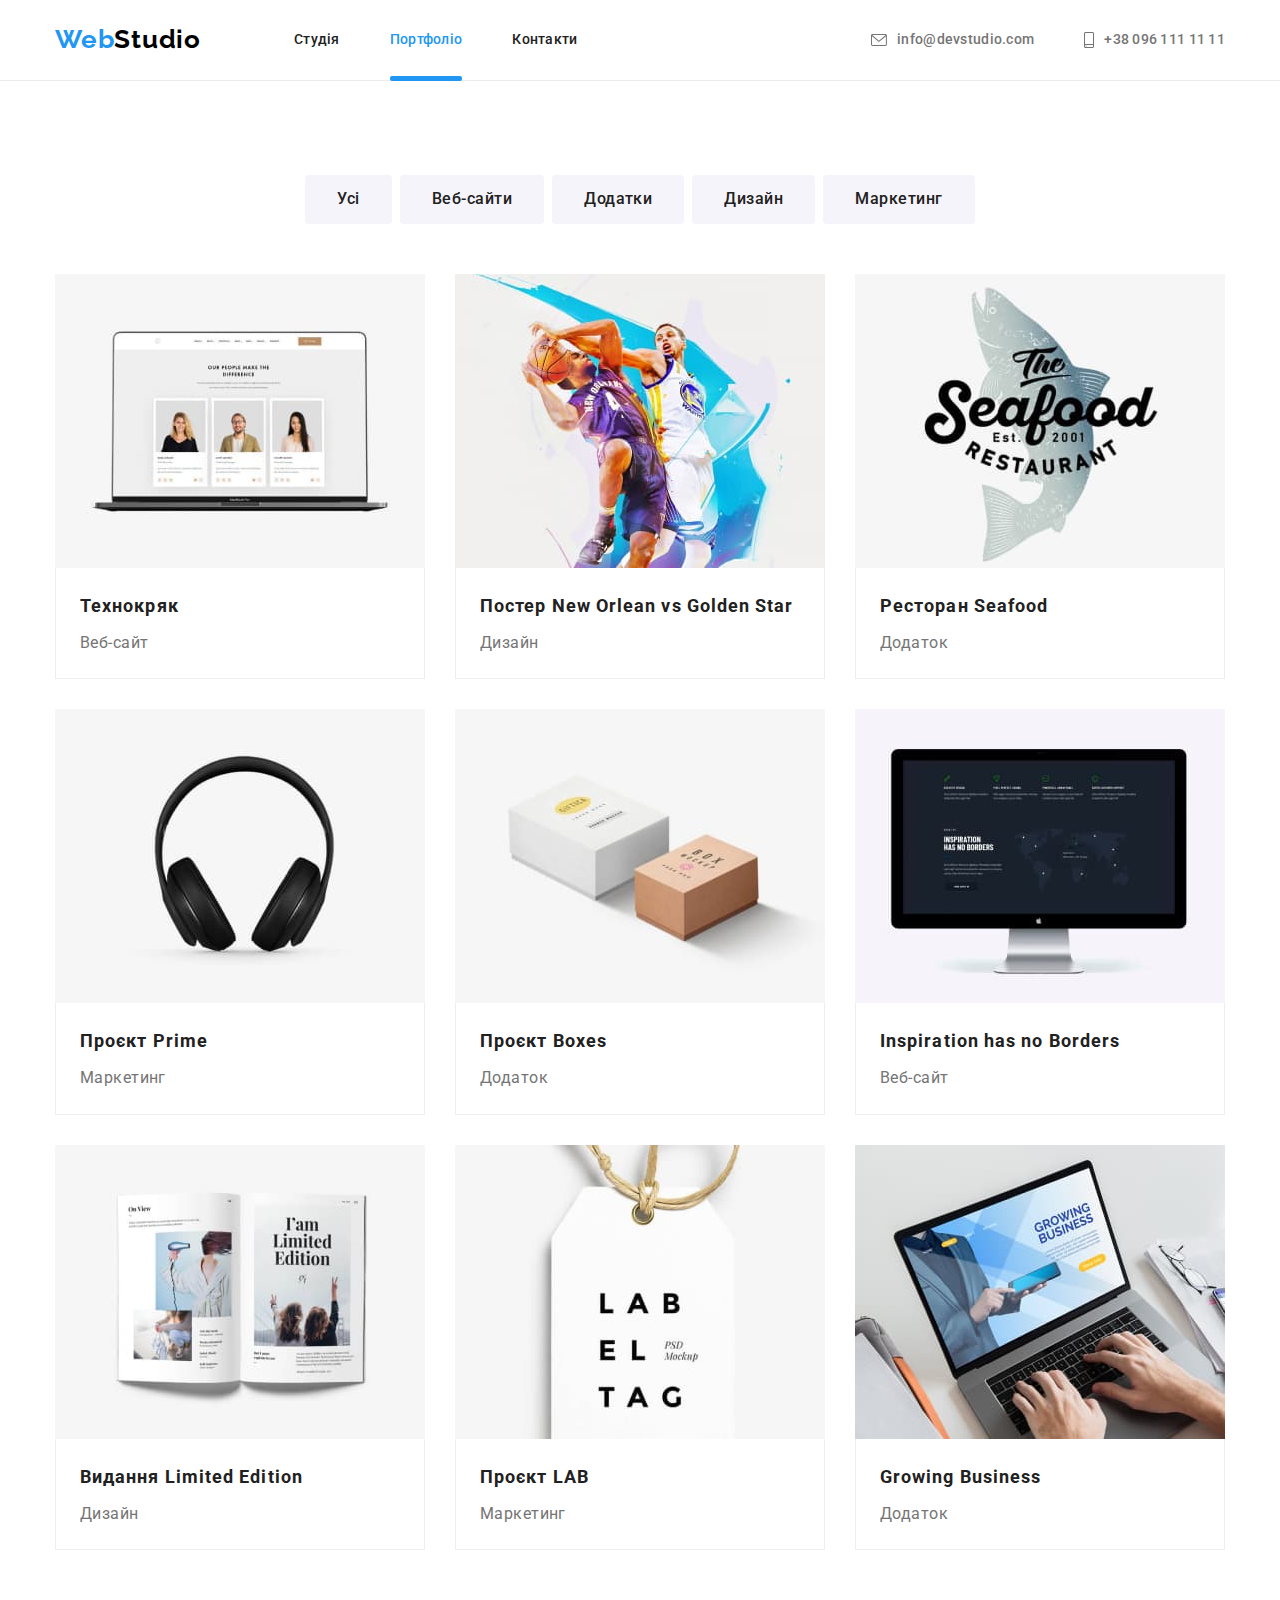
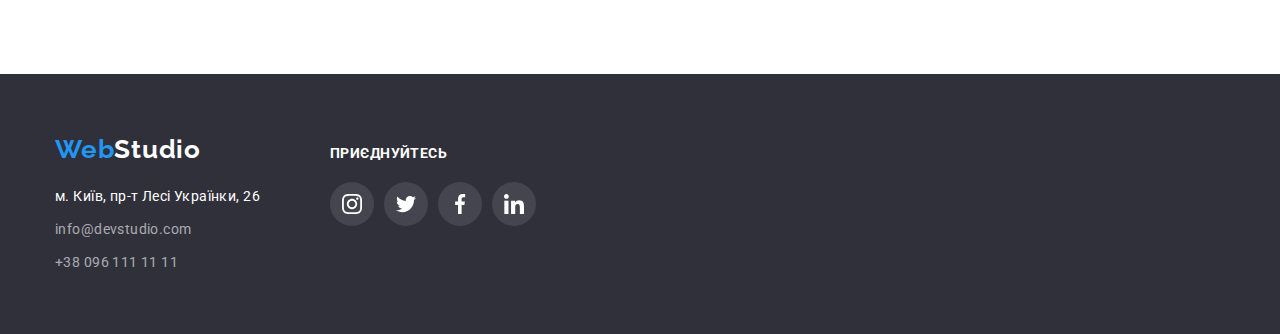
==== portfolio.html @ bb33124e "up" ====
<!DOCTYPE html>
<html lang="uk">
  <head>
    <meta charset="UTF-8" />
    <meta http-equiv="X-UA-Compatible" content="IE=edge" />
    <meta name="viewport" content="width=device-width, initial-scale=1.0" />
    <title>WebStudio</title>
    <link rel="preconnect" href="https://fonts.googleapis.com" />
    <link rel="preconnect" href="https://fonts.gstatic.com" crossorigin />
    <link href="https://fonts.googleapis.com/css2?family=Raleway:wght@700&family=Roboto:wght@400;500;700;900&display=swap"
          rel="stylesheet" />
    <link rel="stylesheet" href="https://cdnjs.cloudflare.com/ajax/libs/modern-normalize/1.1.0/modern-normalize.min.css"/>
    <link rel="stylesheet" href="./css/styles.css" />
  </head>
  <body>
      <header class="main-header">
     <div class="conteiner page-header-container">
        <nav class="site-nav">
          <a href="./index.html" class="logo head"
            ><span class="logo blu">Web</span
            ><span class="logo black">Studio</span></a
          >
          <ul class="site-nav list">
            <li class="list">
              <a href="./index.html" class="menu-link link">Студія</a>
            </li>
            <li class="list">
              <a href="./portfolio.html" class="menu-link link current">Портфоліо</a>
            </li>
            <li class="list"><a href="" class="menu-link link">Контакти</a></li>
          </ul>
        </nav>
        <ul class="contacts-nav list">
          <li class="mail list">
            <a class="link" href="mailto:info@devstudio.com">
              <svg class="contact-icon-item" width="16" height="12">
                <use href="./images/icons.svg#icon-envelope"></use></svg>info@devstudio.com</a>
          </li>
          <li class="tel list">
            <a class="link" href="tel:+380961111111">
              <svg class="contact-icon-item" width="10" height="16">
                <use href="./images/icons.svg#icon-smartphone"></use></svg>+38 096 111 11 11</a>
          </li>
        </ul>
      </div>
    </header>
    <main>
      <section class="section">
        <div class="conteiner">
         <h1 class="visually-hidden">filtr</h1>
      <ul class="list flex-menu">
        <li>
          <button class="model-open-button" type="button">Усі</button>
        </li>
        <li>
          <button class="model-open-button" type="button">Веб-сайти</button>
        </li>
        <li>
          <button class="model-open-button" type="button">Додатки</button>
        </li>
        <li>
          <button class="model-open-button" type="button">Дизайн</button>
        </li>
        <li>
          <button class="model-open-button" type="button">Маркетинг</button>
        </li>
      </ul>
       <ul class="list flex-conteiner"> 
        <li class="flex-element">
          <a href="#" class="work-content link"> 
            <div class="teal-list-img"> 
             <img src="images/img5.jpg" alt="Технокряк" width="370" height="294">
            <p class="overlay">Ресурс пропонує комплексні пропозиції з різним 
              рівнем функціоналу та сервісів. Все це дозволить відвідувачу 
              отримати вичерпні відомості про компанію чи приватну особу. </p>
            </div>           
            <div class="list-blok">
            <h2 class="list-pro">Технокряк</h2>
            <p class="list-filtr">Веб-сайт</p>
            </div>
            </a>
          </li>
        <li class="flex-element">
          <a href="#" class="work-content link"> 
            <div class="teal-list-img"> 
            <img src="images/img6.jpg" alt="Постер New Orlean vs Golden Star" width="370" height="294">
            <p class="overlay">Ресурс пропонує комплексні пропозиції з різним 
              рівнем функціоналу та сервісів. Все це дозволить відвідувачу 
              отримати вичерпні відомості про компанію чи приватну особу. </p>
              </div>
             <div class="list-blok">
              <h2 class="list-pro">Постер New Orlean vs Golden Star</h2>
                <p class="list-filtr">Дизайн</p>
            </div>
            </a>
          </li>
        <li class="flex-element">
           <a href="#" class="work-content link"> 
            <div class="teal-list-img"> 
            <img src="images/img7.jpg" alt="Ресторан Seafood" height="294">
            <p class="overlay">Ресурс пропонує комплексні пропозиції з різним 
              рівнем функціоналу та сервісів. Все це дозволить відвідувачу 
              отримати вичерпні відомості про компанію чи приватну особу. </p>
              </div>
              <div class="list-blok">
               <h2 class="list-pro">Ресторан Seafood</h2>
                <p class="list-filtr">Додаток</p>
            </div>
            </a>
          </li>
        <li class="flex-element">   
          <a href="#" class="work-content link"> 
            <div class="teal-list-img"> 
            <img src="images/img8.jpg" alt="Проєкт Prime" height="294">
            <p class="overlay">Ресурс пропонує комплексні пропозиції з різним 
              рівнем функціоналу та сервісів. Все це дозволить відвідувачу 
              отримати вичерпні відомості про компанію чи приватну особу. </p>
              </div>
               <div class="list-blok">
                 <h2 class="list-pro">Проєкт Prime</h2>
                  <p class="list-filtr">Маркетинг</p>
            </div>
            </a>
          </li>
        <li class="flex-element">
      <a href="#" class="work-content link"> 
        <div class="teal-list-img"> 
        <img src="images/img9.jpg" alt="Проєкт Boxes" height="294">
        <p class="overlay">Ресурс пропонує комплексні пропозиції з різним 
              рівнем функціоналу та сервісів. Все це дозволить відвідувачу 
              отримати вичерпні відомості про компанію чи приватну особу. </p>
              </div>
          <div class="list-blok">
            <h2 class="list-pro">Проєкт Boxes</h2>
              <p class="list-filtr">Додаток</p>
               </div>
               </a>
            </li>
        <li class="flex-element">
          <a href="#" class="work-content link"> 
            <div class="teal-list-img"> 
           <img src="images/img10.jpg" alt="Inspiration has no Borders" height="294">
           <p class="overlay">Ресурс пропонує комплексні пропозиції з різним 
              рівнем функціоналу та сервісів. Все це дозволить відвідувачу 
              отримати вичерпні відомості про компанію чи приватну особу. </p>
              </div>
             <div class="list-blok">
               <h2 class="list-pro">Inspiration has no Borders</h2>
                <p class="list-filtr">Веб-сайт</p>
              </div>
              </a>
            </li>
        <li class="flex-element">
          <a href="#" class="work-content link"> 
            <div class="teal-list-img"> 
           <img src="images/img11.jpg" alt="Видання Limited Edition" height="294">
           <p class="overlay">Ресурс пропонує комплексні пропозиції з різним 
              рівнем функціоналу та сервісів. Все це дозволить відвідувачу 
              отримати вичерпні відомості про компанію чи приватну особу. </p>
              </div>
          <div class="list-blok">
            <h2 class="list-pro">Видання Limited Edition</h2>
               <p class="list-filtr">Дизайн</p>
              </div>
              </a>
            </li>
        <li class="flex-element">
           <a href="#" class="work-content link"> 
            <div class="teal-list-img"> 
            <img src="images/img12.jpg" alt="Проєкт LAB" height="294">
            <p class="overlay">Ресурс пропонує комплексні пропозиції з різним 
              рівнем функціоналу та сервісів. Все це дозволить відвідувачу 
              отримати вичерпні відомості про компанію чи приватну особу. </p>
              </div>
              <div class="list-blok">
                <h2 class="list-pro">Проєкт LAB</h2>
                 <p class="list-filtr">Маркетинг</p>
              </div>
              </a>
            </li>
        <li class="flex-element">
          <a href="#" class="work-content link"> 
            <div class="teal-list-img"> 
            <img src="images/img13.jpg" alt="Growing Business" height="294">
            <p class="overlay">Ресурс пропонує комплексні пропозиції з різним 
              рівнем функціоналу та сервісів. Все це дозволить відвідувачу 
              отримати вичерпні відомості про компанію чи приватну особу. </p>
              </div>
              <div class="list-blok">
               <h2 class="list-pro">Growing Business</h2>
                <p class="list-filtr">Додаток</p>
             </div>
             </a>
            </li>
        </ul>
         </div>
         </section>
    </main>
    <footer class="footer" id="ad">
      <div class="conteiner box-web">
       <div class="footer-box">
          <a class="logo link" href="./index.html">
            <span class="blu">Web</span><span class="white">Studio</span></a>
        <address class="menu-adress">
        <ul class="list menu-adress">
          <li class="adres-li">
            <a class="maps link cursor footer-text"
              href="https://goo.gl/maps/XMLc6LqxGpTmerbL7"
              >м. Київ, пр-т Лесі Українки, 26</a>
          </li>
          <li class="adres-li">
            <a class="address link cursor" href="mailto:info@devstudio.com"
              >info@devstudio.com</a>
          </li>
          <li>
            <a class="address link cursor" href="tel:+380961111111"
               >+38 096 111 11 11</a>
          </li>
        </ul>
      </address>
      </div>
      <div class="icon-adres">
        <h3 class="text-adres">приєднуйтесь</h3>
             <ul class="social-list-adres list">
              <li class="social-list-item">
                <a href="" class="icon-adres-link">
                  <svg aria-label="інстаграм" class="social-adres-icon">
                    <use aria-label="інстаграм" href="./images/icons.svg#icon-instagram"></use>
                  </svg>
                </a>
              </li>
              <li class="social-list-item">
                <a href="" class="icon-adres-link">
                  <svg aria-label="твітер" class="social-adres-icon">
                    <use href="./images/icons.svg#icon-twitter"></use>
                  </svg>
                </a>
              </li>
              <li class="social-list-item">
                <a href="" class="icon-adres-link">
                  <svg aria-label="фейсбук" class="social-adres-icon">
                    <use href="./images/icons.svg#icon-facebook"></use>
                  </svg>
                </a>
              </li>
              <li class="social-list-item">
                <a href="" class="icon-adres-link">
                  <svg aria-label="лінклід" class="social-adres-icon">
                    <use href="./images/icons.svg#icon-linkedin"></use>
                  </svg>
                </a>
              </li>
             </ul>
      </div>
    </div>
    </footer>
  </body>
</html>
---- css/styles.css ----
:root {
  --logo-font: "Raleway", sans-serif;
  --primary-text-color: #757575;
  --title-text-color: #212121;
  --secondaty-bg-color: #f5f4fa;
  --primery-accent-color: #2196f3;
  --primary-dark-color: #2f303a;
  --primary-bg-color: #ffffff;
  --primary-fon-color: #f5f5f5;
  --timing-function: cubic-bezier(0.4, 0, 0.2, 1);
}

body {
  color: var(--primary-text-color);
  font-size: 14px;
  font-family: "Roboto", sans-serif;
  letter-spacing: 0.03em;
  background-color: var(--primary-bg-color);
}
.section {
  padding-top: 94px;
  padding-bottom: 94px;
}
.conteiner {
  width: 1200px;
  padding-left: 15px;
  padding-right: 15px;
  margin: 0 auto;
}
img {
  display: block;
  max-width: 100%;
  height: auto;
}
button {
  border: none;
}
h1,
h2,
h3,
h4,
p {
  margin-top: 0;
  margin-bottom: 0;
}
ul,
ol {
  margin-top: 0;
  margin-bottom: 0;
  padding-left: 0;
}
.link {
  text-decoration: none;
}
.link {
  color: var(--primary-text-color);
  text-decoration: none;
  cursor: pointer;
}

.list {
  list-style: none;
}
/* ======== HEADER ============*/

.main-header {
  background-color: var(--primary-bg-color);
  border-bottom: 1px solid #ececec;
}
.page-header-container {
  display: flex;
  align-items: center;
  justify-content: space-between;
}

.site-nav {
  display: flex;
  align-items: center;
}

.site-nav.list {
  display: flex;
  column-gap: 50px;
  margin-right: auto;
}

.site-nav .link {
  display: block;
  padding-top: 32px;
  padding-bottom: 32px;
  font-family: var(--primary-font);
  font-weight: 500;
  font-size: 14px;
  line-height: 1.14;
  letter-spacing: 0.02em;
  color: var(--title-text-color);
  transition: color 250ms var(--timing-function);
}
.site-nav .link:focus,
.site-nav .link:hover,
.site-nav .link:active {
  color: var(--primery-accent-color);
}
.site-nav .link.current {
  color: var(--primery-accent-color);
}

.contacts-nav.list {
  display: flex;
  color: var(--primary-text-color);
  font-weight: 500;
  font-size: 14px;
  line-height: 1.14;
  letter-spacing: 0.02em;
}

.contacts-nav .link:focus,
.contacts-nav .link:hover {
  color: var(--primery-accent-color);
}
.contacts-nav .link {
  display: flex;
  align-items: center;
  justify-content: center;
  padding-top: 32px;
  padding-bottom: 32px;
  color: var(--primary-text-color);
  transition: color 250ms var(--timing-function);
}
.border {
  border-bottom: 1px solid #ececec;
}
.mail .list {
  margin-right: 50px;
}
.mail.list-footer {
  list-style: none;
  margin-bottom: 9px;
}
.mail.list {
  margin-right: 50px;
}

.menu-link {
  position: relative;
  display: block;
  color: currentColor;
}
.menu-link::after {
  content: "";
  position: absolute;
  left: 0;
  bottom: 0;
  border-radius: 2px;
  display: block;
  width: 100%;
  height: 5px;
  opacity: 0;
  background-color: var(--primery-accent-color);
  }
.current:after {
  opacity: 1;
  bottom: -1px;
  
}
.logo {
  text-decoration: none;
  font-family: var(--logo-font);
  font-weight: 700;
  font-size: 26px;
  line-height: 1.19;
  letter-spacing: 0.03em;
}
.logo.head {
  margin-right: 93px;
  padding-top: 24px;
  padding-bottom: 25px;
}
.logo .blue {
  color: var(--primery-accent-color);
}
.logo .black {
  color: #000000;
}
.logo .white {
  color: var(--primary-bg-color);
}

.box-header {
  color: #2196f3;
}

.blu {
  color: var(--primery-accent-color);
}
.white {
  color: var(--primary-bg-color);
}
.visually-hidden {
  position: absolute;
  white-space: nowrap;
  width: 1px;
  height: 1px;
  overflow: hidden;
  border: 0;
  padding: 0;
  clip: rect(0 0 0 0);
  clip-path: inset(50%);
  margin: -1px;
}
/*==============MODAL========*/
.backdrop {
  position: fixed;
  top: 0;
  left: 0;
  width: 100%;
  height: 100%;
  z-index: 10;
  background: rgba(0, 0, 0, 0.2);
  transition: opacity 500ms ease, visibility 250ms ease;
}
.backdrop.is-hidden {
  visibility: hidden;
  opacity: 0;
  pointer-events: none;
}
.modal {
  position: absolute;
  top: 50%;
  left: 50%;
  transform: translate(-50%, -50%);
   text-align: center; 
  height: 581px;
  width: 528px;
  background-color: var(--primary-bg-color);
  border-radius: 4px;
  transition-duration: 2500ms var(--timing-function);
  box-shadow: 0px 1px 3px rgba(0, 0, 0, 0.12), 0px 1px 1px rgba(0, 0, 0, 0.14),
  0px 2px 1px rgba(0, 0, 0, 0.2);
}
.modal-close-btn {
  position: absolute;
  top: 8px;
  right: 8px;
  display: flex;
  align-items: center;
  justify-content: center;
  width: 30px;
  height: 30px;
  border-radius: 50%;
  background-color: transparent;
  border: 1px solid #303030;
  padding: 0;
  cursor: pointer;
  transition-duration: 250ms var(--timing-function);
}
.model-open-but {
  display: inline-block;
  text-align: center;
  padding: 10px 32px;
  font-family: inherit;
  font-weight: 700;
  font-size: 16px;
  line-height: 1.8;
  letter-spacing: 0.06em;
  border-radius: 4px;
  border: 0px solid transparent;
  box-shadow: 0px 4px 4px rgb(0 0 0 / 15%);
  cursor: pointer;
  background-color: var(--primery-accent-color);
  color: var(--secondaty-bg-color);
  transition-duration: 250ms var(--timing-function);
  }

.model-open-button {
  display: inline-block;
  text-align: center;
  padding: 10px 32px;
  font-family: inherit;
  font-weight: 500;
  font-size: 16px;
  line-height: 1.8;
  letter-spacing: 0.03em;
  border-radius: 4px;
  border: 0px solid transparent;
  cursor: pointer;
  color: var(--title-text-color);
  background-color: var(--secondaty-bg-color);
  transition: color 250ms var(--timing-function),
  background-color 250ms var(--timing-function),
  box-shadow 250ms var(--timing-function);
}
.model-open-button:hover,
.model-open-button:focus {
  color: var(--primary-bg-color);
  background: var(--primery-accent-color);
  box-shadow: 0px 4px 4px rgb(0 0 0 / 15%);
}
.form {
  width:450px;
  margin-left: auto;
  margin-right: auto;
  margin-top: 40px;
  }
.form-field {
  display: flex;
  flex-direction: column;
  margin-bottom: 20px;
 }
.form-field input {
 margin: 0;
 padding: 10px 15px;
  border-radius: 3px;
  border: 1px solid #2a2a2a 
}
.form-field label {
  margin-bottom: 5px;
}

textarea {
  resize: none;
}
.zagolovor{
  margin-bottom: 12px;
  font-weight: 700;
  font-size: 20px;
  line-height: 1.15;
  text-align: center;
  color: var(--title-text-color);
}
.send  {
  text-align: center;
  padding: 10px 32px;
  margin-top: 30px;
  font-family: inherit;
  font-weight: 700;
  font-size: 16px;
  line-height: 1.8;
  letter-spacing: 0.06em;
  border-radius: 4px;
  border: 0px solid transparent;
    box-shadow: 0px 4px 4px rgb(0 0 0 / 15%);
  cursor: pointer;
  background-color: var(--primery-accent-color);
  color: var(--secondaty-bg-color);
}
.umova-dogovoru {
 text-align: left; 
}

.text {
  font-weight: 900;
  font-size: 44px;
  line-height: 60px;
  letter-spacing: 0.06em;
  text-transform: uppercase;
  color: var(--primary-bg-color);
  width: 696px;
  margin: 0 auto;
  margin-bottom: 30px;
}
.hero {
  background-color: var(--primary-dark-color);
  background-image: linear-gradient(
      rgba(47, 48, 58, 0.4),
      rgba(47, 48, 58, 0.4)
    ),
    url("../images/fon.jpg");
  background-size: cover;
  max-width: 1600px;
  text-align: center;
  margin-left: auto;
  margin-right: auto;
  text-align: center;
  padding: 200px 0;
}

.employees {
  display: flex;
}

.employees-card:nth-child(4n) {
  margin-right: 0;
}
.employees-card:nth-child(- n + 4) {
  margin-right: 0;
}
.employees-card {
  margin-right: 30px;
}
/*=================WORK=================*/
.work-conteiner {
  padding-top: 0;
  color: var(--primary-fon-color);
}
.work {
  font-weight: 700;
  font-size: 36px;
  line-height: 1.17;
  text-align: center;
  margin-bottom: 50px;
  color: var(--title-text-color);
}
.work-img {
  position: relative;
  margin-right: 30px;
}
.work-img > .thumb {
  position: absolute;
  display: flex;
  justify-content: center;
  align-items: center;
  bottom: 0;
  width: 370px;
  height: 70px;
  font-weight: 700;
  line-height: 1, 14;
  text-transform: uppercase;
  color: #ffffff;
  background: rgba(47, 48, 58, 0.8);
}
.work-img:nth-child(3n) {
  margin-right: 0;
}
.work-img:nth-child(- n + 3) {
  margin-right: 0;
}
.work-box {
  display: flex;
}
.work-list {
  margin-bottom: 10px;
  font-weight: 700;
  font-size: 14px;
  line-height: 1.14;
  text-transform: uppercase;
  color: var(--title-text-color);
}

.paragraf {
  line-height: 1.7;
  color: var(--primary-text-color);
}

/*===============ICON==============*/

.social-list {
  display: flex;
  align-items: center;
  justify-content: center;
  column-gap: 10px;
  margin-bottom: 30px;
}

.social-list-link {
  display: flex;
  align-items: center;
  justify-content: center;
  width: 44px;
  height: 44px;
  border-radius: 50%;
  background-color: #ffffff;
  transition: background-color 250ms var(--timing-function),
    fill 250ms var(--timing-function);
}
.social-list-link:hover,
.social-list-link:focus {
  background-color: var(--primery-accent-color);
}

.social-list-link:hover .social-list-icon,
.social-list-link:focus .social-list-icon {
  fill: var(--primary-bg-color);
}

.social-list-icon {
  width: 20px;
  height: 20px;
  fill: #afb1b8;
  align-items: center;
  justify-content: center;
  transition: fill 250ms var(--timing-function);
}
.antena-icon {
  display: flex;
  align-items: center;
  justify-content: center;
  width: 270px;
  height: 120px;
  border-radius: 4px;
  margin-bottom: 30px;
  background-color: var(--secondaty-bg-color);
}
.company-item {
  display: flex;
  align-items: center;
  justify-content: center;
  gap: 30px;
}
.company-list {
  display: flex;
  align-items: center;
  justify-content: center;
  width: 170px;
  height: 92px;
  border: 1px solid #afb1b8;
  border-radius: 4px;
  transition: border-color 250ms var(--timing-function);
}
.company-list:hover,
.company-list:focus {
  border-color: var(--primery-accent-color);
}
.company-icon {
  display: flex;
  align-items: center;
  justify-content: center;
  width: 100%;
  height: 100%;
  color: #afb1b8;
  fill: currentColor;
  transition: fill 250ms var(--timing-function);
}
.company-icon.link:hover,
.company-icon.link:focus {
  fill: var(--primery-accent-color);
}

.contact-icon-item {
  align-items: center;
  justify-content: center;
  margin-right: 10px;
  fill: currentColor;
}

/*===============TEAM===============*/
.team-section {
  background-color: var(--secondaty-bg-color);
}
.work-team {
  display: flex;
}
.people-box {
  background-color: var(--primary-bg-color);
  box-shadow: 0px 1px 3px rgba(0, 0, 0, 0.12), 0px 1px 1px rgba(0, 0, 0, 0.14),
    0px 2px 1px rgba(0, 0, 0, 0.2);
  border-radius: 0px 0px 4px 4px;
  margin-right: 30px;
}
.people-box:nth-child(4n) {
  margin-right: 0;
}
.people-box:nth-child(- n + 4) {
  margin-right: 0;
}
.people {
  margin-top: 30px;
  font-weight: 500;
  font-size: 16px;
  line-height: 1.9;
  text-align: center;
  color: var(--title-text-color);
}
.profession {
  font-size: 16px;
  line-height: 1.9;
  text-align: center;
  margin-bottom: 16px;
  color: var(--primary-text-color);
}
/*=========FOOTER===============*/
.footer {
  padding-top: 60px;
  padding-bottom: 60px;
  background: var(--primary-dark-color);
}
.cursor {
  cursor: default;
  font-style: normal;
}
.maps {
  font-weight: 400;
  line-height: 1.7;
  color: var(--primary-bg-color);
}
.address {
  line-height: 1.7;
  color: rgba(255, 255, 255, 0.6);
}
.social-list-adres {
  display: flex;
  align-items: center;
  justify-content: center;
  column-gap: 10px;
}
.list-blok {
  padding-left: 24px;
  padding-right: 24px;
  padding-bottom: 20px;
  padding-top: 20px;
  padding: 20px 24px;
  border: 1px solid #eeeeee;
  border-top: 0;
}
.list-pro {
  font-weight: 700;
  font-size: 18px;
  line-height: 2;
  letter-spacing: 0.06em;
  color: var(--title-text-color);
  margin-bottom: 4px;
}
.list-filtr {
  font-size: 16px;
  line-height: 1.9;
  color: var(--primary-text-color);
  margin: 0;
}
/*===========PORTFOLIO==============*/
.flex-menu {
  display: flex;
  justify-content: center;
  list-style: none;
  column-gap: 8px;
}
.flex-conteiner {
  display: flex;
  flex-wrap: wrap;
  margin-top: 50px;
}
.flex-element {
  margin-right: 30px;
  margin-bottom: 30px;
  width: 370px;
  transition: box-shadow 250ms var(--timing-function);
}
.flex-element:hover {
  box-shadow: 0px 1px 1px rgba(0, 0, 0, 0.12), 0px 4px 4px rgba(0, 0, 0, 0.06),
    1px 4px 6px rgba(0, 0, 0, 0.16);
}

.teal-list-img {
  position: relative;
  overflow: hidden;
}

.overlay {
  position: absolute;
  top: 0;
  left: 0;
  width: 100%;
  height: 100%;
  font-weight: 400;
  font-size: 18px;
  line-height: 28px;
  background-color: rgba(33, 150, 243, 0.9);
  color: var(--secondaty-bg-color);
  padding: 63px 24px;
  overflow: auto;
  transform: translateY(100%);
  transition: transform 250ms var(--timing-function);
}

.work-content:hover .overlay,
.work-content:focus .overlay {
  transform: translateY(0%);
}

.flex-element:nth-child(3n) {
  margin-right: 0;
}
.flex-element:nth-child(- n + 3) {
  margin-right: 0;
}

.adres-li {
  margin-bottom: 9px;
}
.menu-adress {
  display: block;
  margin-top: 20px;
}
.work-content.link {
  display: block;
  width: 294px;
  width: 370px;
  transition: box-shadow 250ms var(--timing-function);
}
.work-content.link:hover,
.work-content.link:focus {
  box-shadow: 0px 1px 1px rgba(0, 0, 0, 0.12), 0px 4px 4px rgba(0, 0, 0, 0.06),
    1px 4px 6px rgba(0, 0, 0, 0.16);
}
.text-adres {
  color: var(--primary-bg-color);
  line-height: 1.14;
  font-weight: 700;
  font-size: 14px;
  text-transform: uppercase;
  margin-bottom: 20px;
}
.social-list {
  display: flex;
  justify-content: center;
  column-gap: 10px;
}
.icon-adres-link {
  display: flex;
  align-items: center;
  justify-content: center;
  width: 44px;
  height: 44px;
  border-radius: 50%;
  background-color: rgba(255, 255, 255, 0.1);
  transition: background-color 250ms var(--timing-function);
}
.icon-adres-link:hover,
.icon-adres-link:focus {
  background-color: var(--primery-accent-color);
}
.social-adres-icon {
  width: 20px;
  height: 20px;
  fill: #ffffff;
}
.box-web {
  display: flex;
  align-items: baseline;
}
.footer-box {
  display: inline-block;
  margin-right: 70px;
}
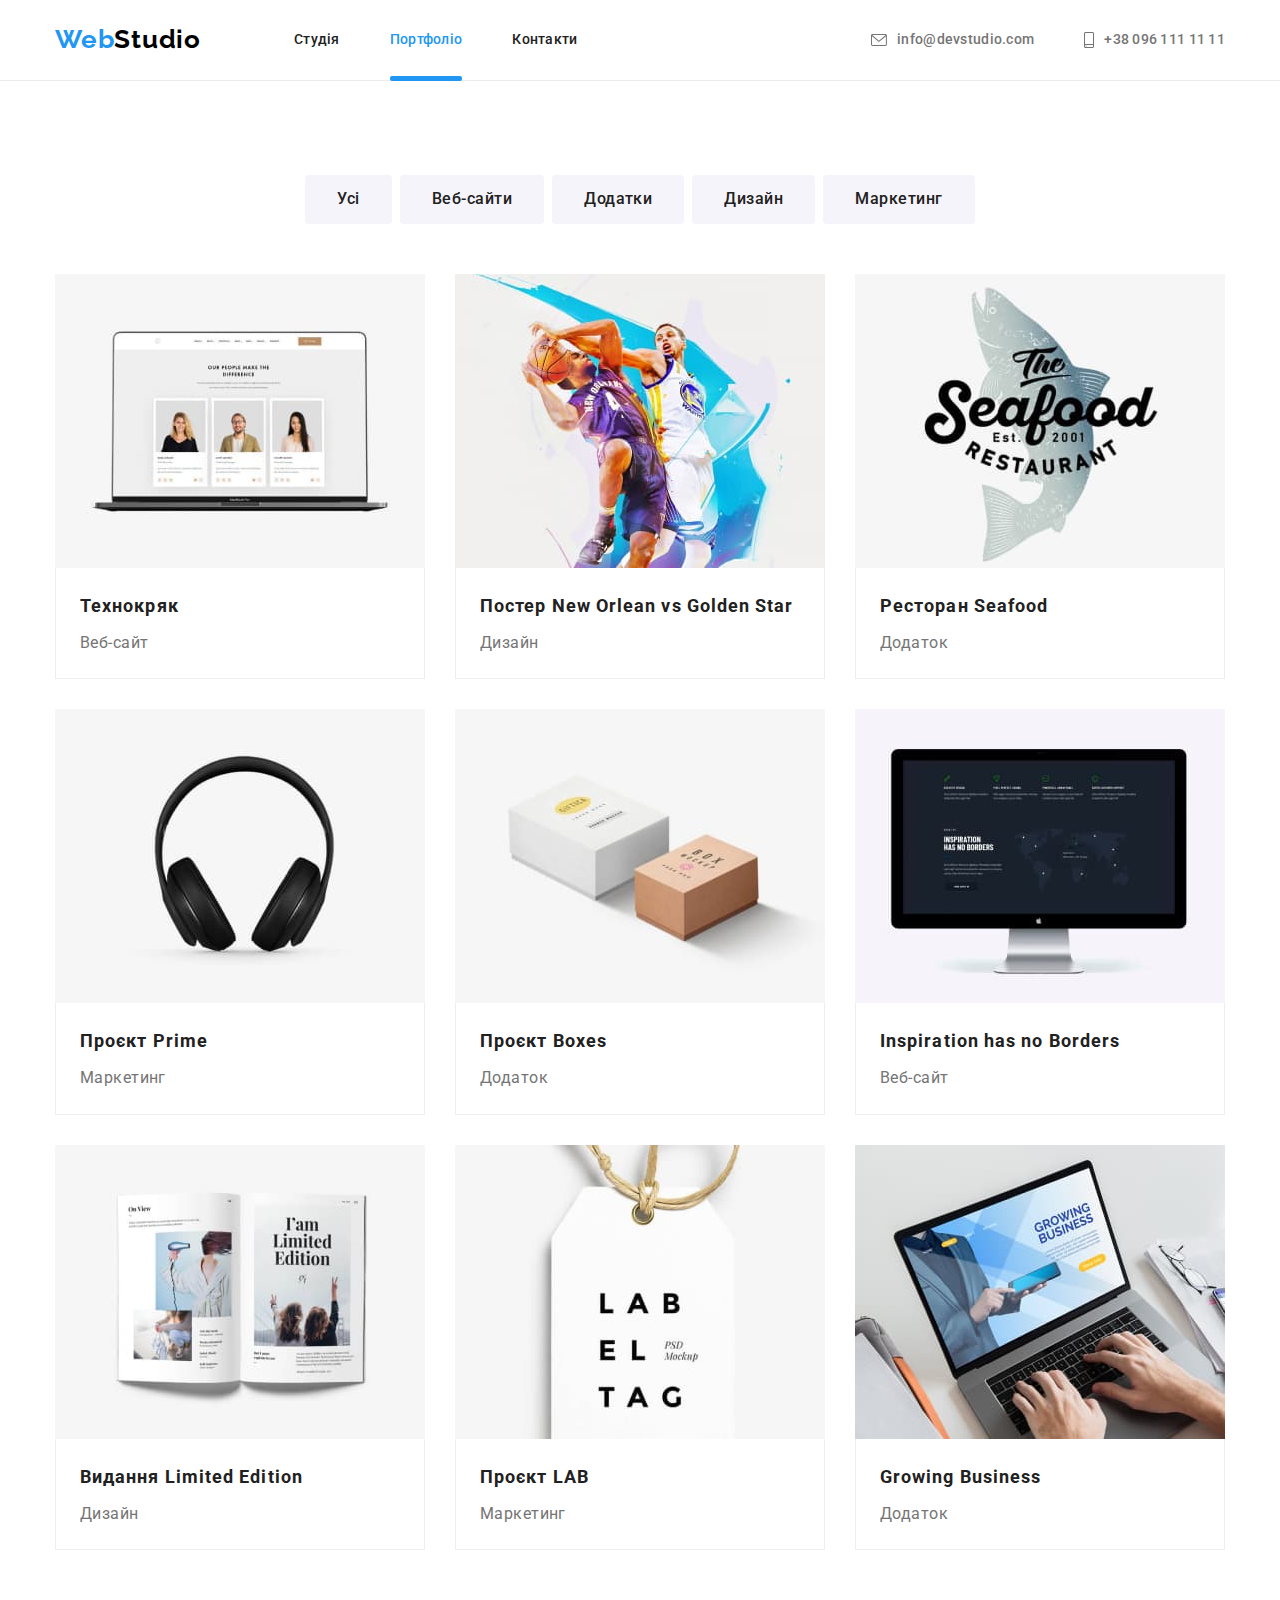
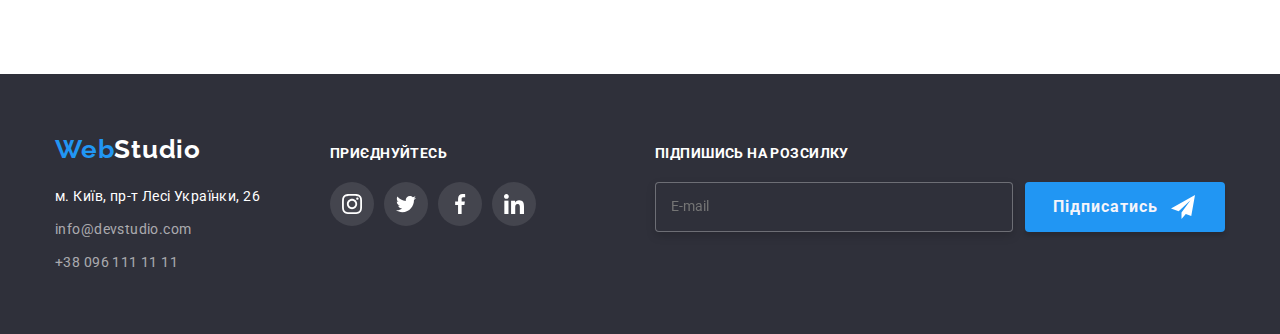
==== commit 74d6d24a: "up" ====
--- a/portfolio.html
+++ b/portfolio.html
@@ -196,7 +196,7 @@
          </div>
          </section>
     </main>
-    <footer class="footer" id="ad">
+    <footer class="footer" id="adres">
       <div class="conteiner box-web">
        <div class="footer-box">
           <a class="logo link" href="./index.html">
@@ -219,40 +219,54 @@
         </ul>
       </address>
       </div>
-      <div class="icon-adres">
-        <h3 class="text-adres">приєднуйтесь</h3>
+      <div class="">
+        <p class="text-adres">приєднуйтесь</p>
              <ul class="social-list-adres list">
-              <li class="social-list-item">
+              <li >
                 <a href="" class="icon-adres-link">
                   <svg aria-label="інстаграм" class="social-adres-icon">
                     <use aria-label="інстаграм" href="./images/icons.svg#icon-instagram"></use>
                   </svg>
                 </a>
               </li>
-              <li class="social-list-item">
+              <li>
                 <a href="" class="icon-adres-link">
                   <svg aria-label="твітер" class="social-adres-icon">
                     <use href="./images/icons.svg#icon-twitter"></use>
                   </svg>
                 </a>
               </li>
-              <li class="social-list-item">
+              <li>
                 <a href="" class="icon-adres-link">
                   <svg aria-label="фейсбук" class="social-adres-icon">
                     <use href="./images/icons.svg#icon-facebook"></use>
                   </svg>
                 </a>
-              </li>
-              <li class="social-list-item">
+              </li> 
+              <li>
                 <a href="" class="icon-adres-link">
                   <svg aria-label="лінклід" class="social-adres-icon">
                     <use href="./images/icons.svg#icon-linkedin"></use>
-                  </svg>
-                </a>
-              </li>
-             </ul>
-      </div>
-    </div>
+                 </svg>
+              </a>
+             </li>
+           </ul>
+        </div>
+      <div class="podpiska">
+        <p class="text-adres">підпишись на розсилку</p>
+          <ul class="podpiska-list-item list">
+            <li>
+            <label for="mail"></label>
+            <input  type="mail" name="mail" id="mail" class="mail-list" placeholder="E-mail"/>
+       </li>
+          <li class="flay-svg-item">
+             <button class="flay" type="button" >Підписатись<svg class="flay-svg" width="24" height="24">
+               <use href="./images/icons.svg#icon-send"></use>
+            </svg> 
+         </button>   
+        </li>
+       </ul>
+        </div>
     </footer>
   </body>
 </html>
--- a/css/styles.css
+++ b/css/styles.css
@@ -157,11 +157,10 @@
   height: 5px;
   opacity: 0;
   background-color: var(--primery-accent-color);
-  }
+}
 .current:after {
   opacity: 1;
   bottom: -1px;
-  
 }
 .logo {
   text-decoration: none;
@@ -216,6 +215,9 @@
   width: 100%;
   height: 100%;
   z-index: 10;
+  opacity: 1;
+  visibility: visible;
+  pointer-events: auto;
   background: rgba(0, 0, 0, 0.2);
   transition: opacity 500ms ease, visibility 250ms ease;
 }
@@ -229,14 +231,14 @@
   top: 50%;
   left: 50%;
   transform: translate(-50%, -50%);
-   text-align: center; 
   height: 581px;
   width: 528px;
+  padding: 40px;
   background-color: var(--primary-bg-color);
   border-radius: 4px;
   transition-duration: 2500ms var(--timing-function);
   box-shadow: 0px 1px 3px rgba(0, 0, 0, 0.12), 0px 1px 1px rgba(0, 0, 0, 0.14),
-  0px 2px 1px rgba(0, 0, 0, 0.2);
+    0px 2px 1px rgba(0, 0, 0, 0.2);
 }
 .modal-close-btn {
   position: absolute;
@@ -249,11 +251,17 @@
   height: 30px;
   border-radius: 50%;
   background-color: transparent;
-  border: 1px solid #303030;
+  border: 1px solid rgba(0, 0, 0, 0.1);
   padding: 0;
   cursor: pointer;
-  transition-duration: 250ms var(--timing-function);
-}
+  transition-duration: 250ms var(--timing-function),
+    fill 250ms var(--timing-function);
+}
+.modal-close-btn:focus,
+.modal-close-btn:hover {
+  fill: var(--primery-accent-color);
+}
+
 .model-open-but {
   display: inline-block;
   text-align: center;
@@ -270,7 +278,49 @@
   background-color: var(--primery-accent-color);
   color: var(--secondaty-bg-color);
   transition-duration: 250ms var(--timing-function);
-  }
+}
+.modal-form-field {
+margin-bottom: 20px;  
+}
+
+.icon {
+  position: absolute;
+  top: 50%;
+  left: 12px;
+  display: block;
+  transform: translateY(-50%);
+  transition: border-color var(--timing-function);}
+
+.flay {
+  display: inline-block;
+  text-align: left;
+  width: 200px;
+  height: 50px;
+  padding: 10px 28px;
+  font-family: inherit;
+  font-weight: 700;
+  font-size: 16px;
+  line-height: 1.8;
+  letter-spacing: 0.06em;
+  border-radius: 4px;
+  border: 0px solid transparent;
+  box-shadow: 0px 4px 4px rgb(0 0 0 / 15%);
+  cursor: pointer;
+  background-color: var(--primery-accent-color);
+  color: var(--secondaty-bg-color);
+  transition-duration: 250ms var(--timing-function);
+}
+.flay-svg-item {
+  position: relative;
+}
+.flay-svg {
+  position: absolute;
+  top: 50%;
+  right: 15%;
+  margin: 0;
+  transform: translate(0, -50%);
+}
+
 
 .model-open-button {
   display: inline-block;
@@ -287,8 +337,8 @@
   color: var(--title-text-color);
   background-color: var(--secondaty-bg-color);
   transition: color 250ms var(--timing-function),
-  background-color 250ms var(--timing-function),
-  box-shadow 250ms var(--timing-function);
+    background-color 250ms var(--timing-function),
+    box-shadow 250ms var(--timing-function);
 }
 .model-open-button:hover,
 .model-open-button:focus {
@@ -297,38 +347,92 @@
   box-shadow: 0px 4px 4px rgb(0 0 0 / 15%);
 }
 .form {
-  width:450px;
-  margin-left: auto;
-  margin-right: auto;
-  margin-top: 40px;
-  }
-.form-field {
   display: flex;
   flex-direction: column;
-  margin-bottom: 20px;
+}
+
+.date-com {
+  height: 120px;
+  width: 100%;
+  border-width: 1px;
+  border-radius: 4px;
+  padding: 16px;
+  border: 1px solid rgba(33, 33, 33, 0.2);
+  font-weight: 400;
+  font-size: 12px;
+  line-height: 14px;
+  letter-spacing: 0.01em;
+  color: rgba(117, 117, 117, 0.5);
+}
+.label-span-model {
+  display: block;
+  font-weight: 400;
+  line-height: 1.16px;
+  letter-spacing: 0.01em;
+  color: #757575;
+  margin-bottom: 10px;
+  
+}
+.input-date {
+  width: 100%;
+  height: 40px;
+  border: 1px solid rgba(33, 33, 33, 0.2);
+  border-radius: 4px;
+  padding-left: 42px;
+transition: border-color var(--timing-function);}
+  
+ .input-date:focus + .icon{
+  fill: var(--primery-accent-color);
  }
-.form-field input {
- margin: 0;
- padding: 10px 15px;
-  border-radius: 3px;
-  border: 1px solid #2a2a2a 
-}
-.form-field label {
-  margin-bottom: 5px;
-}
-
+  
+
+.input-date:focus {
+  outline: none;
+  border-color: var(--primery-accent-color);
+} 
+
+.date-com:focus {
+  outline: none;
+  border-color: var(--primery-accent-color);
+}
+
+.modal-form-input-wrapper {
+  position: relative;
+  display: block;
+  
+}
+
+.dogovir {
+  text-decoration: underline;
+  color: var(--primery-accent-color);
+}
 textarea {
   resize: none;
 }
-.zagolovor{
+
+.checkbox {
+  appearance: none;
+  position: absolute;
+}
+.checkbox-icon {
+  display: inline-block;
+}
+.checkbox:checked + .checkbox-icon {
+  background-size: contain;
+  background-image: url("../images/icons.svg#icon-close");
+}
+
+.zagolovor {
   margin-bottom: 12px;
+  font-family: var(--logo-font);
   font-weight: 700;
   font-size: 20px;
   line-height: 1.15;
   text-align: center;
   color: var(--title-text-color);
 }
-.send  {
+.send {
+  width: 200px;
   text-align: center;
   padding: 10px 32px;
   margin-top: 30px;
@@ -339,13 +443,24 @@
   letter-spacing: 0.06em;
   border-radius: 4px;
   border: 0px solid transparent;
-    box-shadow: 0px 4px 4px rgb(0 0 0 / 15%);
+  box-shadow: 0px 4px 4px rgb(0 0 0 / 15%);
   cursor: pointer;
   background-color: var(--primery-accent-color);
   color: var(--secondaty-bg-color);
 }
+.mail-list {
+  width: 358px;
+  padding: 15px;
+  font-weight: 400;
+  line-height: 1.25;
+  border-radius: 4px;
+  background: #2f303a;
+  color: rgba(255, 255, 255, 0.6);
+  border: 1px solid rgba(255, 255, 255, 0.3);
+  filter: drop-shadow(0px 4px 4px rgba(0, 0, 0, 0.15));
+}
 .umova-dogovoru {
- text-align: left; 
+  text-align: left;
 }
 
 .text {
@@ -592,6 +707,12 @@
   align-items: center;
   justify-content: center;
   column-gap: 10px;
+}
+.podpiska-list-item {
+  display: flex;
+  align-items: center;
+  justify-content: center;
+  column-gap: 12px;
 }
 .list-blok {
   padding-left: 24px;
@@ -718,6 +839,9 @@
 .icon-adres-link:focus {
   background-color: var(--primery-accent-color);
 }
+.podpiska {
+  margin-left: auto;
+}
 .social-adres-icon {
   width: 20px;
   height: 20px;
@@ -731,8 +855,3 @@
   display: inline-block;
   margin-right: 70px;
 }
-
-
-
-
-
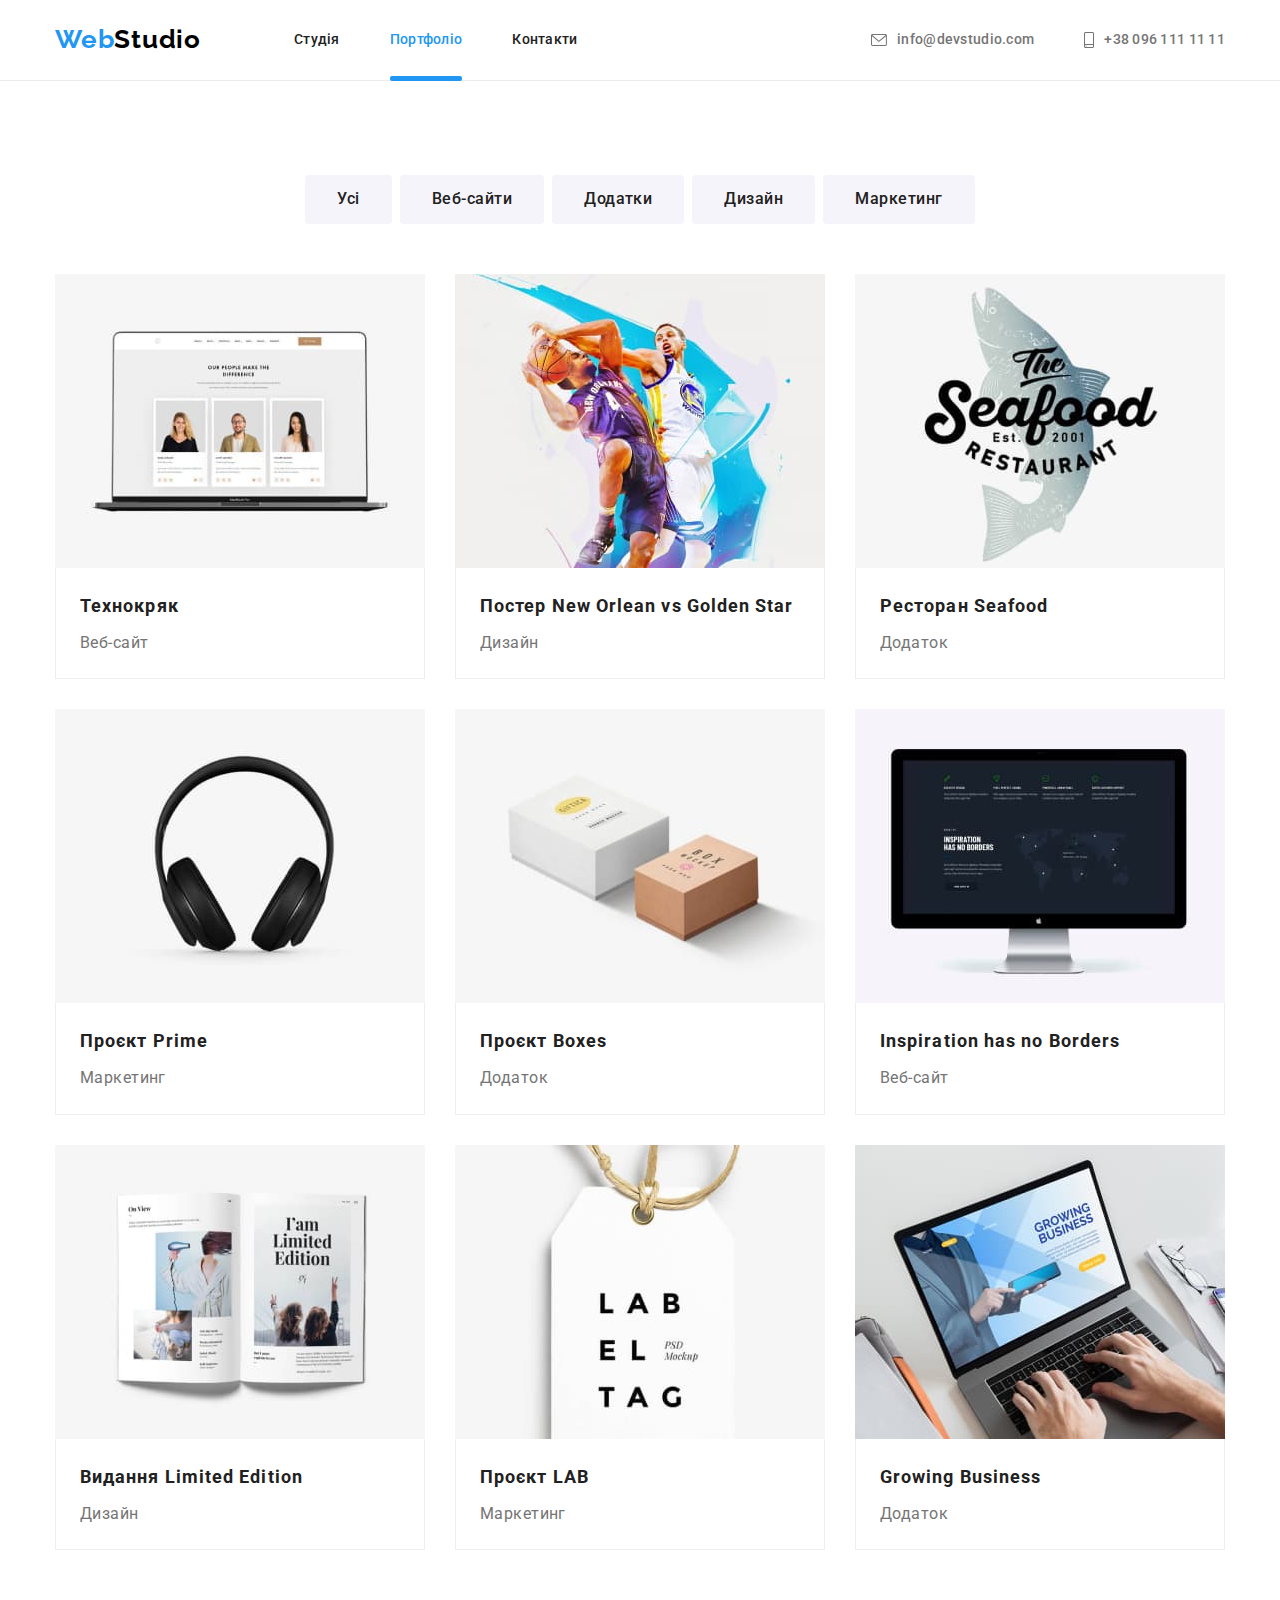
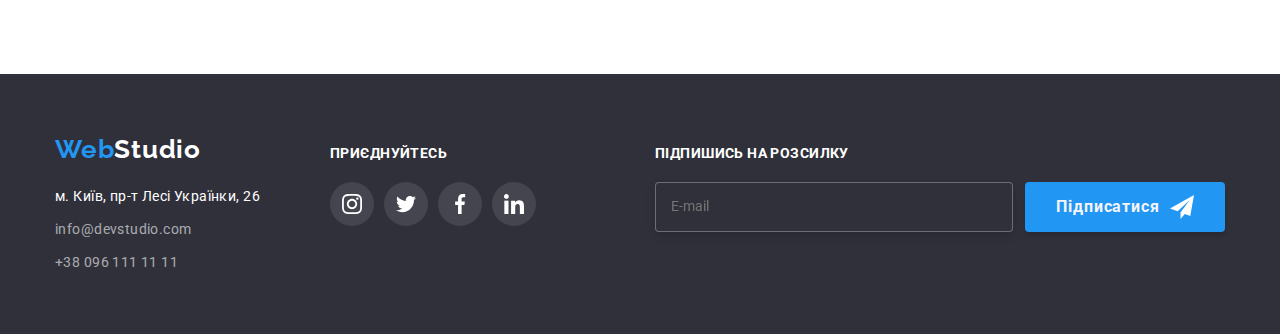
==== commit 10516def: "up" ====
--- a/portfolio.html
+++ b/portfolio.html
@@ -252,20 +252,16 @@
              </li>
            </ul>
         </div>
-      <div class="podpiska">
+      <div class="form-subscription">
         <p class="text-adres">підпишись на розсилку</p>
-          <ul class="podpiska-list-item list">
-            <li>
-            <label for="mail"></label>
-            <input  type="mail" name="mail" id="mail" class="mail-list" placeholder="E-mail"/>
-       </li>
-          <li class="flay-svg-item">
-             <button class="flay" type="button" >Підписатись<svg class="flay-svg" width="24" height="24">
-               <use href="./images/icons.svg#icon-send"></use>
+          <form class="form-subscription-item list">
+             <input  type="email" name="email" id="email" class="mail-list" placeholder="E-mail" required/>
+               <button class="flay" type="button" >Підписатися<svg class="flay-svg" width="24" height="24">
+              <use href="./images/icons.svg#icon-send"></use>
             </svg> 
-         </button>   
-        </li>
-       </ul>
+          </button>  
+        </form>      
+        </div>
         </div>
     </footer>
   </body>
--- a/css/styles.css
+++ b/css/styles.css
@@ -236,7 +236,6 @@
   padding: 40px;
   background-color: var(--primary-bg-color);
   border-radius: 4px;
-  transition-duration: 2500ms var(--timing-function);
   box-shadow: 0px 1px 3px rgba(0, 0, 0, 0.12), 0px 1px 1px rgba(0, 0, 0, 0.14),
     0px 2px 1px rgba(0, 0, 0, 0.2);
 }
@@ -280,7 +279,11 @@
   transition-duration: 250ms var(--timing-function);
 }
 .modal-form-field {
-margin-bottom: 20px;  
+  margin-bottom: 20px;
+  font-weight: 400;
+  font-size: 12px;
+  line-height: 1.17;
+  letter-spacing: 0.01em;
 }
 
 .icon {
@@ -289,10 +292,13 @@
   left: 12px;
   display: block;
   transform: translateY(-50%);
-  transition: border-color var(--timing-function);}
+  transition: border-color var(--timing-function);
+}
 
 .flay {
-  display: inline-block;
+     display: inline-flex;
+    align-items: center;
+    justify-content: center;
   text-align: left;
   width: 200px;
   height: 50px;
@@ -308,19 +314,11 @@
   cursor: pointer;
   background-color: var(--primery-accent-color);
   color: var(--secondaty-bg-color);
-  transition-duration: 250ms var(--timing-function);
-}
-.flay-svg-item {
-  position: relative;
-}
+  transition: background-color var(--timing-function);
+}
+
 .flay-svg {
-  position: absolute;
-  top: 50%;
-  right: 15%;
-  margin: 0;
-  transform: translate(0, -50%);
-}
-
+margin-left: 10px;}
 
 .model-open-button {
   display: inline-block;
@@ -352,17 +350,15 @@
 }
 
 .date-com {
+  display: block;
+  width: 100%;
   height: 120px;
-  width: 100%;
-  border-width: 1px;
-  border-radius: 4px;
-  padding: 16px;
+  margin-top: 4px;
+  padding: 12px 16px;
+  resize: none;
   border: 1px solid rgba(33, 33, 33, 0.2);
-  font-weight: 400;
-  font-size: 12px;
-  line-height: 14px;
-  letter-spacing: 0.01em;
-  color: rgba(117, 117, 117, 0.5);
+  border-radius: 4px;
+  transition: border-color var(--timing-function);
 }
 .label-span-model {
   display: block;
@@ -371,7 +367,6 @@
   letter-spacing: 0.01em;
   color: #757575;
   margin-bottom: 10px;
-  
 }
 .input-date {
   width: 100%;
@@ -379,17 +374,17 @@
   border: 1px solid rgba(33, 33, 33, 0.2);
   border-radius: 4px;
   padding-left: 42px;
-transition: border-color var(--timing-function);}
-  
- .input-date:focus + .icon{
+  transition: border-color var(--timing-function);
+}
+
+.input-date:focus + .icon {
   fill: var(--primery-accent-color);
- }
-  
+}
 
 .input-date:focus {
   outline: none;
   border-color: var(--primery-accent-color);
-} 
+}
 
 .date-com:focus {
   outline: none;
@@ -399,27 +394,46 @@
 .modal-form-input-wrapper {
   position: relative;
   display: block;
-  
+  margin-top: 4px;
+}
+
+.modal-form-own-checkbox-icon {
+  display: none;
 }
 
 .dogovir {
   text-decoration: underline;
   color: var(--primery-accent-color);
+  padding-left: 5px;
 }
 textarea {
   resize: none;
 }
 
+.checkbox:checked + .modal-form-own-checkbox {
+  background-color: var(--primery-accent-color);
+  border: var(--primery-accent-color);
+}
+.checkbox:checked + .modal-form-own-checkbox .modal-form-own-checkbox-icon {
+  display: block;
+}
 .checkbox {
+  position: absolute;
   appearance: none;
-  position: absolute;
-}
-.checkbox-icon {
-  display: inline-block;
-}
-.checkbox:checked + .checkbox-icon {
-  background-size: contain;
-  background-image: url("../images/icons.svg#icon-close");
+}
+
+.checkbox-label {
+  display: flex;
+  justify-content: center;
+}
+
+.modal-form-own-checkbox {
+  width: 16px;
+  height: 15px;
+  border: 1px solid #303030;
+  border-radius: 2px;
+  cursor: pointer;
+  margin-right: 10px;
 }
 
 .zagolovor {
@@ -436,6 +450,7 @@
   text-align: center;
   padding: 10px 32px;
   margin-top: 30px;
+  align-self: center;
   font-family: inherit;
   font-weight: 700;
   font-size: 16px;
@@ -447,6 +462,7 @@
   cursor: pointer;
   background-color: var(--primery-accent-color);
   color: var(--secondaty-bg-color);
+  transition: background-color var(--timing-function)
 }
 .mail-list {
   width: 358px;
@@ -708,11 +724,16 @@
   justify-content: center;
   column-gap: 10px;
 }
-.podpiska-list-item {
+.form-subscription {
+  margin-left: auto;
+}
+.form-subscription-item {
+  position: relative;
   display: flex;
   align-items: center;
   justify-content: center;
   column-gap: 12px;
+  
 }
 .list-blok {
   padding-left: 24px;
@@ -839,9 +860,7 @@
 .icon-adres-link:focus {
   background-color: var(--primery-accent-color);
 }
-.podpiska {
-  margin-left: auto;
-}
+
 .social-adres-icon {
   width: 20px;
   height: 20px;
